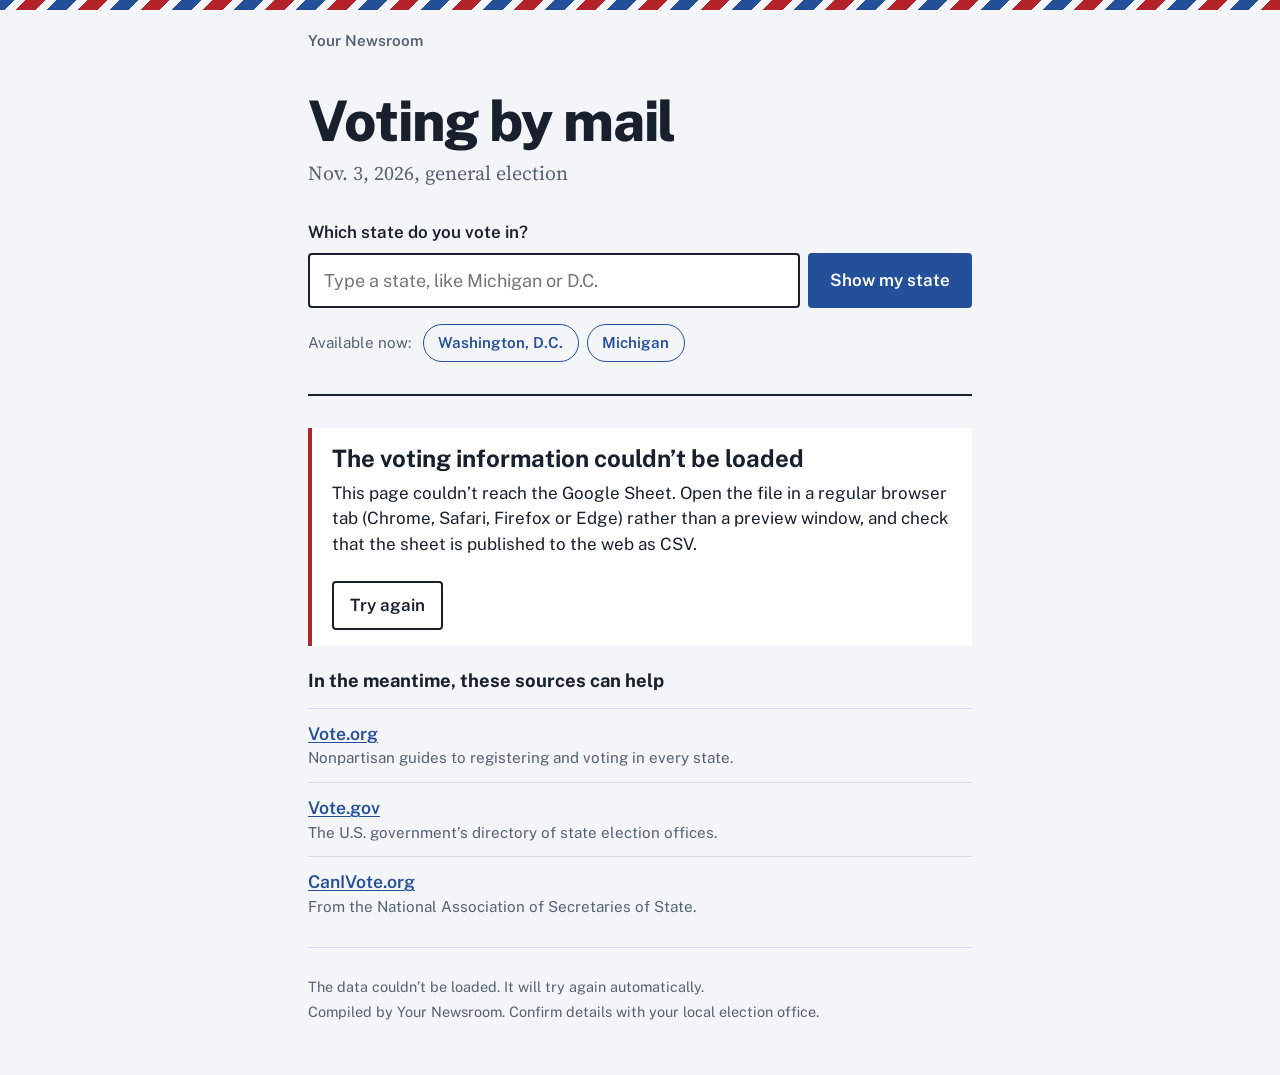
==== mail-voting-tool.html @ 405a317d "Add files via upload" ====
<!doctype html>
<html lang="en">
<head>
<meta charset="utf-8">
<meta name="viewport" content="width=device-width, initial-scale=1">
<title>Voting by mail: state guide</title>
<link rel="preconnect" href="https://fonts.googleapis.com">
<link rel="preconnect" href="https://fonts.gstatic.com" crossorigin>
<link href="https://fonts.googleapis.com/css2?family=Public+Sans:wght@400;600;800&family=Source+Serif+4:opsz,wght@8..60,400;8..60,600&display=swap" rel="stylesheet">
<style>
  :root {
    --paper: #F3F5F8; --surface: #FFFFFF; --ink: #18202E; --muted: #566273;
    --blue: #24509A; --red: #B4232A; --line: #D5DBE4;
    --sans: "Public Sans", "Segoe UI", Roboto, Helvetica, Arial, sans-serif;
    --serif: "Source Serif 4", Georgia, "Times New Roman", serif;
  }
  @media (prefers-color-scheme: dark) {
    :root {
      color-scheme: dark;
      --paper: #121822; --surface: #1A2230; --ink: #E6EAF0; --muted: #A0ABBA;
      --blue: #93B4F2; --red: #F09A9A; --line: #2E3848;
    }
  }
  * { box-sizing: border-box; }
  html { -webkit-text-size-adjust: 100%; }
  body { margin: 0; background: var(--paper); color: var(--ink); font-family: var(--sans); font-size: 1.0625rem; line-height: 1.5; }

  .airmail { height: 10px; background: repeating-linear-gradient(-45deg, var(--red) 0 14px, var(--paper) 14px 22px, var(--blue) 22px 36px, var(--paper) 36px 44px); }

  .wrap { max-width: 44rem; margin: 0 auto; padding: 0 1.25rem; }
  .newsroom { margin: 1.25rem 0 0; font-weight: 600; color: var(--muted); font-size: .95rem; }

  .lookup { padding: 2.5rem 0 2rem; border-bottom: 2px solid var(--ink); }
  h1 { font-family: var(--sans); font-weight: 800; font-size: clamp(2.25rem, 7vw, 3.5rem); line-height: 1.02; letter-spacing: -.02em; margin: 0; }
  .election { margin: .5rem 0 2rem; font-family: var(--serif); font-size: 1.25rem; color: var(--muted); }

  label { display: block; font-weight: 600; margin-bottom: .5rem; }
  .row { display: flex; gap: .5rem; flex-wrap: wrap; }
  input[type=text] {
    flex: 1 1 14rem; min-width: 0; font: inherit; font-size: 1.125rem; padding: .75rem .9rem;
    color: var(--ink); background: var(--surface); border: 2px solid var(--ink); border-radius: 4px;
  }
  button { font: inherit; cursor: pointer; }
  .submit { padding: .75rem 1.25rem; font-weight: 600; color: #fff; background: var(--blue); border: 2px solid var(--blue); border-radius: 4px; }
  @media (prefers-color-scheme: dark) { .submit { color: #10192A; } }
  .quick { display: flex; gap: .5rem; flex-wrap: wrap; margin-top: 1rem; align-items: center; }
  .quick::before { content: "Available now:"; color: var(--muted); font-size: .95rem; margin-right: .25rem; }
  .chip { padding: .4rem .9rem; background: transparent; color: var(--blue); border: 1.5px solid var(--blue); border-radius: 999px; font-weight: 600; font-size: .95rem; }
  .chip:hover { background: var(--blue); color: var(--surface); }
  :focus-visible { outline: 3px solid var(--red); outline-offset: 2px; }

  #view { padding: 2rem 0 1rem; min-height: 12rem; }
  h2 { font-size: 1.5rem; line-height: 1.2; margin: 0 0 1rem; }

  .result dl { margin: 0; }
  .fact { padding: 1rem 0; border-top: 1px solid var(--line); display: grid; grid-template-columns: minmax(9rem, 13rem) 1fr; gap: .25rem 1.5rem; }
  .fact:first-child { border-top: 0; padding-top: 0; }
  dt { font-weight: 600; color: var(--muted); font-size: .95rem; }
  dd { margin: 0; font-family: var(--serif); font-size: 1.125rem; line-height: 1.6; white-space: pre-line; overflow-wrap: anywhere; }
  dd.blank, p.blank { font-family: var(--sans); font-size: 1rem; color: var(--muted); font-style: italic; }
  @media (max-width: 34rem) { .fact { grid-template-columns: 1fr; } }

  a { color: var(--blue); text-underline-offset: 2px; }
  .kicker { margin: 0 0 .25rem; font-weight: 600; color: var(--red); font-size: .95rem; }
  .result h2 { font-size: clamp(1.75rem, 5vw, 2.25rem); letter-spacing: -.01em; margin-bottom: .25rem; }
  .updated { margin: 0 0 1.5rem; color: var(--muted); font-size: .95rem; }
  .cited { margin-top: 1.5rem; padding-top: 1rem; border-top: 2px solid var(--ink); font-size: .95rem; }
  .cited h3 { font-size: 1rem; margin: 0 0 .5rem; }
  .cited ul { margin: 0; padding-left: 1.1rem; }
  .cited li { overflow-wrap: anywhere; margin: .2rem 0; }
  .back { margin-top: 1.5rem; padding: .6rem 1rem; background: transparent; color: var(--ink); border: 2px solid var(--ink); border-radius: 4px; font-weight: 600; }

  .notice { padding: 1rem 1.25rem; border-left: 4px solid var(--red); background: var(--surface); margin-bottom: 1.5rem; }
  .notice p { margin: 0; }
  .notice h2 { margin-bottom: .5rem; }

  .sources h2 { font-size: 1.15rem; }
  .sources ul { list-style: none; margin: 0; padding: 0; }
  .sources li { padding: .75rem 0; border-top: 1px solid var(--line); display: flex; flex-direction: column; }
  .sources li a { font-weight: 600; font-size: 1.1rem; }
  .sources li span { color: var(--muted); font-size: .95rem; }

  footer { padding: 1.5rem 0 3rem; color: var(--muted); font-size: .9rem; border-top: 1px solid var(--line); }
  footer p { margin: .25rem 0; }
  .sr-only { position: absolute; width: 1px; height: 1px; overflow: hidden; clip: rect(0 0 0 0); white-space: nowrap; }
</style>
</head>
<body>
  <div class="airmail" aria-hidden="true"></div>
  <div class="wrap">
    <header><p class="newsroom" id="newsroom"></p></header>
    <main>
      <section class="lookup">
        <h1>Voting by mail</h1>
        <p class="election" id="election"></p>
        <form id="lookup-form" role="search" autocomplete="off">
          <label for="state-input">Which state do you vote in?</label>
          <div class="row">
            <input type="text" id="state-input" list="state-list" placeholder="Type a state, like Michigan or D.C.">
            <button type="submit" class="submit">Show my state</button>
          </div>
          <datalist id="state-list"></datalist>
        </form>
        <div class="quick" id="quick"></div>
      </section>
      <section id="view" aria-live="polite"></section>
    </main>
    <footer>
      <p id="status" role="status">If this message stays, JavaScript isn’t running. Open this file in a regular browser tab.</p>
      <p id="credit"></p>
    </footer>
  </div>
  <script>
/* ===== SETTINGS: edit these ===== */
window.BOT_CONFIG = {
  SHEET_CSV_URL: "https://docs.google.com/spreadsheets/d/e/2PACX-1vSx_t89F7L_WAl4kvZQdo8O_tS33QjaxWBInDw3Y3O0x6lslwnS1lhJEykkM7XktMYWawrzxg6AMXp7/pub?output=csv",
  REFRESH_MINUTES: 5,
  NEWSROOM: "Your Newsroom",
  ELECTION: "Nov. 3, 2026, general election",
  // Optional: states the tool will show. Add codes here as your data is completed.
  ENABLED_STATES: ["DC", "MI"]
};
</script>
  <script>
(function () {
  "use strict";

  if (!window.BOT_CONFIG) console.error("config.js didn’t load. Keep it in the same folder as the page.");
  var CFG = Object.assign(
    { REFRESH_MINUTES: 5, NEWSROOM: "", ELECTION: "", ENABLED_STATES: ["DC", "MI"] },
    window.BOT_CONFIG || {}
  );
  var ENABLED = CFG.ENABLED_STATES.map(function (s) { return String(s).toUpperCase(); });
  var BLANK_MSG = "Information is not available; please check with your local elections website.";

  // Names only, used to recognize what a reader types. No election facts live here.
  var STATES = {
    AL: "Alabama", AK: "Alaska", AZ: "Arizona", AR: "Arkansas", CA: "California",
    CO: "Colorado", CT: "Connecticut", DE: "Delaware", DC: "District of Columbia",
    FL: "Florida", GA: "Georgia", HI: "Hawaii", ID: "Idaho", IL: "Illinois",
    IN: "Indiana", IA: "Iowa", KS: "Kansas", KY: "Kentucky", LA: "Louisiana",
    ME: "Maine", MD: "Maryland", MA: "Massachusetts", MI: "Michigan", MN: "Minnesota",
    MS: "Mississippi", MO: "Missouri", MT: "Montana", NE: "Nebraska", NV: "Nevada",
    NH: "New Hampshire", NJ: "New Jersey", NM: "New Mexico", NY: "New York",
    NC: "North Carolina", ND: "North Dakota", OH: "Ohio", OK: "Oklahoma", OR: "Oregon",
    PA: "Pennsylvania", RI: "Rhode Island", SC: "South Carolina", SD: "South Dakota",
    TN: "Tennessee", TX: "Texas", UT: "Utah", VT: "Vermont", VA: "Virginia",
    WA: "Washington", WV: "West Virginia", WI: "Wisconsin", WY: "Wyoming"
  };
  var DISPLAY = Object.assign({}, STATES, { DC: "Washington, D.C." });

  function norm(s) {
    return String(s || "").toLowerCase().replace(/[.,]/g, "").replace(/\s+/g, " ").trim();
  }
  var ALIASES = {};
  Object.keys(STATES).forEach(function (code) {
    ALIASES[norm(code)] = code;
    ALIASES[norm(STATES[code])] = code;
  });
  ["dc", "d c", "washington dc", "washington d c", "the district", "district of columbia"]
    .forEach(function (a) { ALIASES[a] = "DC"; });

  function toCode(text) {
    var n = norm(text);
    if (!n) return null;
    if (ALIASES[n]) return ALIASES[n];
    var stripped = n.replace(/^(state of|i live in|i vote in|in)\s+/, "");
    return ALIASES[stripped] || null;
  }

  // RFC 4180 CSV parser: handles quoted commas, quotes and line breaks.
  function parseCSV(text) {
    text = text.replace(/^\uFEFF/, "");
    var rows = [], row = [], field = "", i = 0, q = false, c;
    while (i < text.length) {
      c = text[i];
      if (q) {
        if (c === '"') {
          if (text[i + 1] === '"') { field += '"'; i++; } else { q = false; }
        } else { field += c; }
      } else if (c === '"') { q = true; }
      else if (c === ",") { row.push(field); field = ""; }
      else if (c === "\n" || c === "\r") {
        if (c === "\r" && text[i + 1] === "\n") i++;
        row.push(field); rows.push(row); row = []; field = "";
      } else { field += c; }
      i++;
    }
    if (field !== "" || row.length) { row.push(field); rows.push(row); }
    return rows;
  }

  // Friendly labels and display order for the sheet's columns. Edit freely.
  // Any column not listed here still shows, labeled from its header.
  var LABELS = {
    request_process: "How to get a mail ballot",
    request_deadline: "Deadline to request a ballot",
    mail_in_deadline: "Deadline to return your ballot",
    id_required: "ID requirements",
    official_link: "Official election website"
  };
  var ORDER = ["request_process", "request_deadline", "mail_in_deadline", "id_required", "official_link"];
  var META = ["state_id", "state_name", "state", "last_updated", "sources"];

  function prettify(h) {
    var t = String(h).replace(/[_]+/g, " ").trim();
    return t ? t.charAt(0).toUpperCase() + t.slice(1) : "Additional information";
  }

  // Turns the sheet into { CODE: { name, updated, sources, fields: [{label, value}] } }.
  function buildData(rows) {
    rows = rows.filter(function (r) { return r.some(function (c) { return c.trim() !== ""; }); });
    var out = {};
    if (rows.length < 2) return out;
    var headers = rows[0].map(function (h) { return h.trim(); });
    var keys = headers.map(function (h) { return h.toLowerCase().replace(/\s+/g, "_"); });
    var col = function (k) { return keys.indexOf(k); };
    var idCol = col("state_id") !== -1 ? col("state_id") : col("state");
    var nameCol = col("state_name");
    if (idCol === -1 && nameCol === -1) return out;

    var fieldCols = ORDER.map(col).filter(function (i) { return i !== -1; });
    keys.forEach(function (k, i) {
      if (fieldCols.indexOf(i) === -1 && META.indexOf(k) === -1) fieldCols.push(i);
    });

    rows.slice(1).forEach(function (r) {
      var cell = function (i) { return i === -1 ? "" : (r[i] || "").trim(); };
      var code = toCode(cell(idCol)) || toCode(cell(nameCol));
      if (!code || out[code]) return;
      var fields = [];
      fieldCols.forEach(function (i) {
        var v = cell(i);
        if (!headers[i] && !v) return;
        fields.push({ label: LABELS[keys[i]] || prettify(headers[i]), value: v });
      });
      out[code] = {
        name: cell(nameCol),
        updated: cell(col("last_updated")),
        sources: col("sources") === -1 ? null : cell(col("sources")),
        fields: fields
      };
    });
    return out;
  }

  // "2026-11-02" -> "Nov. 2, 2026" (AP style). Anything else shows as typed.
  var AP_MONTHS = ["Jan.", "Feb.", "March", "April", "May", "June", "July", "Aug.", "Sept.", "Oct.", "Nov.", "Dec."];
  function apDate(v) {
    var m = /^(\d{4})-(\d{1,2})-(\d{1,2})$/.exec(v);
    if (!m || +m[2] < 1 || +m[2] > 12) return v;
    return AP_MONTHS[+m[2] - 1] + " " + (+m[3]) + ", " + m[1];
  }

  // ---------- DOM helpers ----------
  function el(tag, attrs, kids) {
    var n = document.createElement(tag);
    if (attrs) Object.keys(attrs).forEach(function (k) {
      if (k === "text") n.textContent = attrs[k];
      else if (k === "class") n.className = attrs[k];
      else n.setAttribute(k, attrs[k]);
    });
    (kids || []).forEach(function (k) { if (k) n.appendChild(typeof k === "string" ? document.createTextNode(k) : k); });
    return n;
  }

  // Shows cell text as typed, turning web addresses into links.
  function richText(value) {
    var frag = document.createDocumentFragment();
    var re = /(https?:\/\/[^\s<>"]+|www\.[^\s<>"]+)/gi, last = 0, m;
    while ((m = re.exec(value))) {
      var url = m[0].replace(/[).,;:!?]+$/, "");
      if (m.index > last) frag.appendChild(document.createTextNode(value.slice(last, m.index)));
      frag.appendChild(el("a", {
        href: /^http/i.test(url) ? url : "https://" + url, target: "_blank", rel: "noopener noreferrer", text: url
      }));
      last = m.index + url.length;
      re.lastIndex = last;
    }
    if (last < value.length) frag.appendChild(document.createTextNode(value.slice(last)));
    return frag;
  }

  var SOURCES = [
    { name: "Vote.org", url: "https://www.vote.org/", note: "Nonpartisan guides to registering and voting in every state." },
    { name: "Vote.gov", url: "https://vote.gov/", note: "The U.S. government’s directory of state election offices." },
    { name: "CanIVote.org", url: "https://www.canivote.org/", note: "From the National Association of Secretaries of State." }
  ];

  function sourcesBlock(heading) {
    return el("section", { class: "sources" }, [
      el("h2", { text: heading }),
      el("ul", null, SOURCES.map(function (s) {
        return el("li", null, [
          el("a", { href: s.url, target: "_blank", rel: "noopener noreferrer", text: s.name }),
          el("span", { text: s.note })
        ]);
      }))
    ]);
  }

  // ---------- State ----------
  var data = null, rawText = null, lastOk = null, lastError = false, errReason = "", current = null, notFound = null;
  var view = document.getElementById("view");
  var statusEl = document.getElementById("status");
  var input = document.getElementById("state-input");

  function timeStr(d) {
    return d.toLocaleTimeString([], { hour: "numeric", minute: "2-digit" });
  }

  function renderStatus() {
    if (!lastOk && !lastError) { statusEl.textContent = "Loading the latest information…"; return; }
    if (lastError && lastOk) { statusEl.textContent = "Couldn’t reach the data just now. Showing information as of " + timeStr(lastOk) + "."; return; }
    if (lastError) { statusEl.textContent = "The data couldn’t be loaded. It will try again automatically."; return; }
    statusEl.textContent = "Information checked at " + timeStr(lastOk) + ". It refreshes every " + CFG.REFRESH_MINUTES + " minutes.";
  }

  function render() {
    view.textContent = "";
    renderStatus();

    if (lastError && !data) {
      var retry = el("button", { type: "button", class: "back", text: "Try again" });
      retry.addEventListener("click", function () { lastError = false; render(); load(); });
      view.appendChild(el("div", { class: "notice", role: "alert" }, [
        el("h2", { text: "The voting information couldn’t be loaded" }),
        el("p", { text: errReason }),
        retry
      ]));
      view.appendChild(sourcesBlock("In the meantime, these sources can help"));
      return;
    }

    if (notFound) {
      view.appendChild(el("div", { class: "notice" }, [
        el("p", { text: "We couldn’t match “" + notFound + "” to a state. Try the full name, like Michigan, or a two-letter abbreviation, like MI." })
      ]));
      view.appendChild(sourcesBlock("Or start with these trusted sources"));
      return;
    }

    if (!current) {
      view.appendChild(sourcesBlock("Looking for another state? Start with these trusted sources"));
      return;
    }

    var name = DISPLAY[current];

    if (ENABLED.indexOf(current) === -1) {
      view.appendChild(el("div", { class: "notice" }, [
        el("h2", { text: name }),
        el("p", { text: "We’re still verifying mail-in voting information for " + name + ". Until it’s ready, these sources can help." })
      ]));
      view.appendChild(sourcesBlock("Trusted sources"));
      return;
    }

    if (!data) {
      view.appendChild(el("div", { class: "notice" }, [
        el("h2", { text: name }),
        el("p", { text: lastError ? "The information for " + name + " couldn’t be loaded. It will try again automatically." : "Loading information for " + name + "…" })
      ]));
      if (lastError) view.appendChild(sourcesBlock("In the meantime"));
      return;
    }

    var rec = data[current];
    var article = el("article", { class: "result", "aria-labelledby": "result-title" });
    article.appendChild(el("p", { class: "kicker", text: "Voting by mail" }));
    article.appendChild(el("h2", { id: "result-title", text: (rec && rec.name) || name }));
    if (rec && rec.updated) article.appendChild(el("p", { class: "updated", text: "Last updated " + apDate(rec.updated) }));

    if (!rec || !rec.fields.length) {
      article.appendChild(el("p", { class: "blank", text: BLANK_MSG }));
    } else {
      var dl = el("dl");
      rec.fields.forEach(function (f) {
        var dd = el("dd");
        if (f.value) dd.appendChild(richText(f.value));
        else { dd.className = "blank"; dd.textContent = BLANK_MSG; }
        dl.appendChild(el("div", { class: "fact" }, [el("dt", { text: f.label }), dd]));
      });
      article.appendChild(dl);
    }

    if (rec && rec.sources !== null) {
      var src = el("div", { class: "cited" }, [el("h3", { text: "Sources" })]);
      var parts = rec.sources.split(/\s*;\s*/).filter(Boolean);
      if (!parts.length) src.appendChild(el("p", { class: "blank", text: BLANK_MSG }));
      else src.appendChild(el("ul", null, parts.map(function (p) { return el("li", null, [richText(p)]); })));
      article.appendChild(src);
    }
    article.appendChild(el("button", { type: "button", class: "back", id: "back", text: "Look up another state" }));
    view.appendChild(article);
    document.getElementById("back").addEventListener("click", function () {
      go(null); input.value = ""; input.focus();
    });
  }

  function go(code, typed) {
    current = code; notFound = typed || null;
    var hash = code ? "#" + code.toLowerCase() : "";
    if (location.hash !== hash) history.replaceState(null, "", location.pathname + location.search + hash);
    render();
  }

  // ---------- Data loading ----------
  function load() {
    if (!/^https?:\/\//.test(CFG.SHEET_CSV_URL || "")) {
      errReason = "No sheet link is set. Put your published CSV link in SHEET_CSV_URL.";
      lastError = true; render(); return Promise.resolve();
    }
    return fetch(CFG.SHEET_CSV_URL, { cache: "no-store" })
      .then(function (r) { if (!r.ok) throw new Error("HTTP " + r.status); return r.text(); })
      .then(function (text) {
        var changed = text !== rawText;
        if (/^\s*<(!doctype|html)/i.test(text)) throw new Error("not-csv");
        rawText = text; lastOk = new Date(); lastError = false;
        if (changed) { data = buildData(parseCSV(text)); render(); }
        else renderStatus();
      })
      .catch(function (err) {
        console.error("Sheet refresh failed:", err);
        errReason = String(err).indexOf("not-csv") !== -1
          ? "The link returned a web page instead of CSV data. In Google Sheets, use File > Share > Publish to web, choose Comma-separated values (.csv), and copy that link."
          : /HTTP/.test(String(err))
          ? "The sheet link answered with an error (" + err.message + "). In Google Sheets, check File > Share > Publish to web, choose CSV, and copy that link."
          : "This page couldn’t reach the Google Sheet. Open the file in a regular browser tab (Chrome, Safari, Firefox or Edge) rather than a preview window, and check that the sheet is published to the web as CSV.";
        lastError = true;
        data ? renderStatus() : render();
      });
  }

  // ---------- Wire up ----------
  document.getElementById("election").textContent = CFG.ELECTION;
  document.getElementById("newsroom").textContent = CFG.NEWSROOM;
  document.getElementById("credit").textContent = CFG.NEWSROOM
    ? "Compiled by " + CFG.NEWSROOM + ". Confirm details with your local election office."
    : "Confirm details with your local election office.";

  var list = document.getElementById("state-list");
  var quick = document.getElementById("quick");
  ENABLED.forEach(function (code) {
    if (!DISPLAY[code]) return;
    list.appendChild(el("option", { value: DISPLAY[code] }));
    var b = el("button", { type: "button", class: "chip", text: DISPLAY[code] });
    b.addEventListener("click", function () { input.value = DISPLAY[code]; go(code); });
    quick.appendChild(b);
  });

  document.getElementById("lookup-form").addEventListener("submit", function (e) {
    e.preventDefault();
    var typed = input.value.trim();
    if (!typed) { go(null); return; }
    var code = toCode(typed);
    code ? go(code) : go(null, typed);
  });

  window.addEventListener("hashchange", function () { go(toCode(location.hash.slice(1))); });

  var start = toCode(location.hash.slice(1));
  if (start) input.value = DISPLAY[start];
  go(start);
  load();

  var everyMs = Math.max(1, Number(CFG.REFRESH_MINUTES) || 5) * 60 * 1000;
  setInterval(load, everyMs);
  document.addEventListener("visibilitychange", function () {
    if (!document.hidden && (!lastOk || Date.now() - lastOk > everyMs)) load();
  });

  window.__mailVoteBot = { parseCSV: parseCSV, buildData: buildData, toCode: toCode };
})();
</script>
</body>
</html>
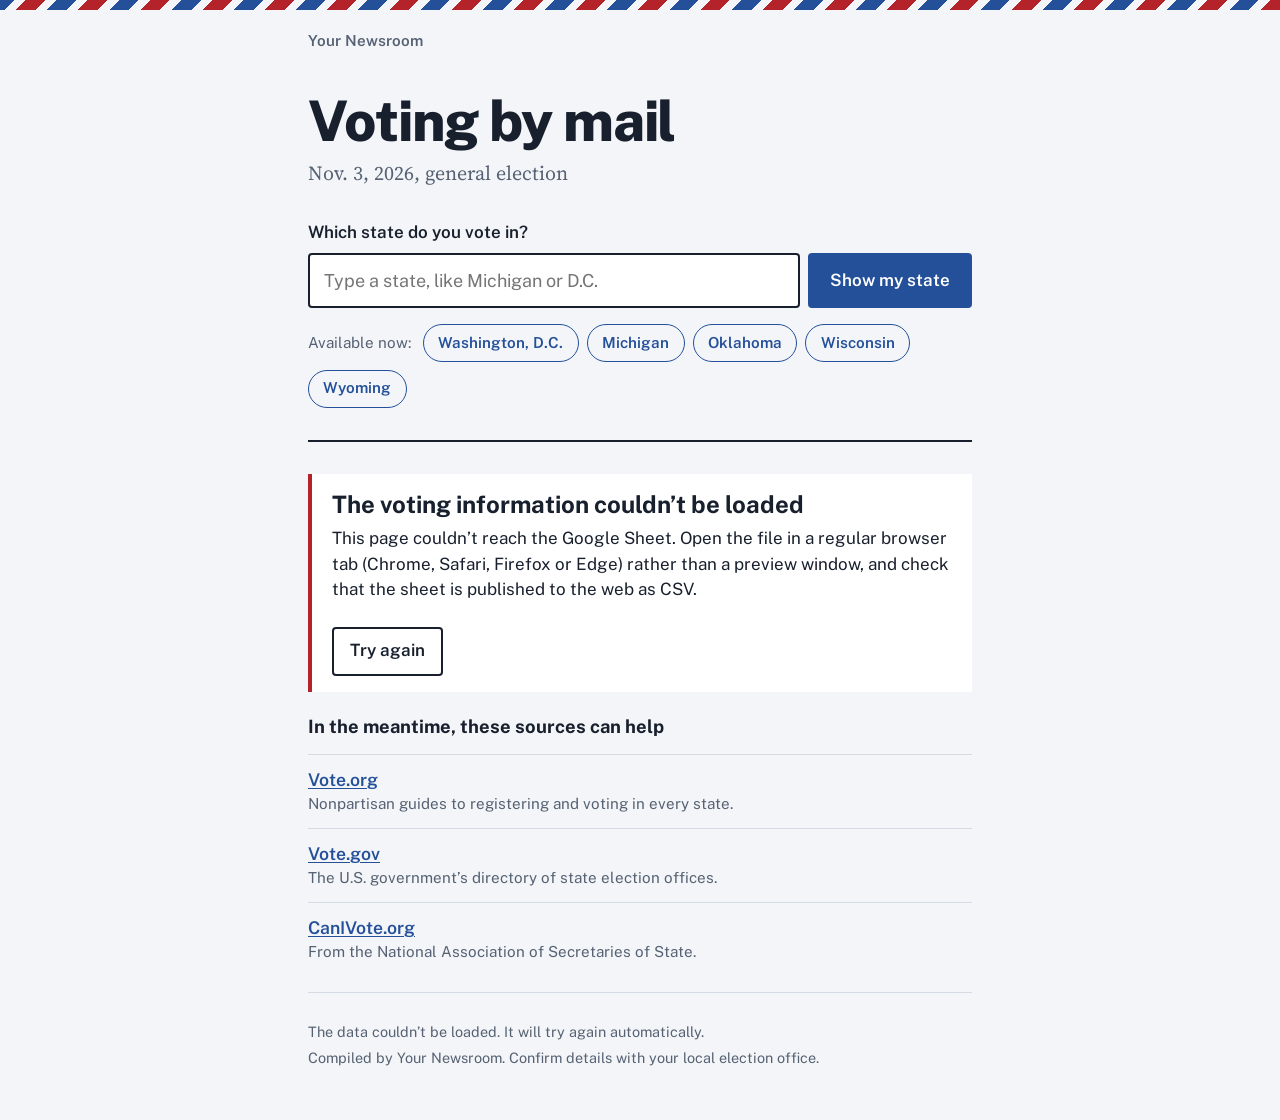
==== commit 03b92bb7: "Update mail-voting-tool.html" ====
--- a/mail-voting-tool.html
+++ b/mail-voting-tool.html
@@ -118,7 +118,7 @@
   NEWSROOM: "Your Newsroom",
   ELECTION: "Nov. 3, 2026, general election",
   // Optional: states the tool will show. Add codes here as your data is completed.
-  ENABLED_STATES: ["DC", "MI"]
+  ENABLED_STATES: ["DC", "MI", "OK", "WI", "WY"]
 };
 </script>
   <script>
@@ -127,7 +127,7 @@
 
   if (!window.BOT_CONFIG) console.error("config.js didn’t load. Keep it in the same folder as the page.");
   var CFG = Object.assign(
-    { REFRESH_MINUTES: 5, NEWSROOM: "", ELECTION: "", ENABLED_STATES: ["DC", "MI"] },
+    { REFRESH_MINUTES: 5, NEWSROOM: "", ELECTION: "", ENABLED_STATES: ["DC", "MI", "OK", "WI", "WY"] },
     window.BOT_CONFIG || {}
   );
   var ENABLED = CFG.ENABLED_STATES.map(function (s) { return String(s).toUpperCase(); });
